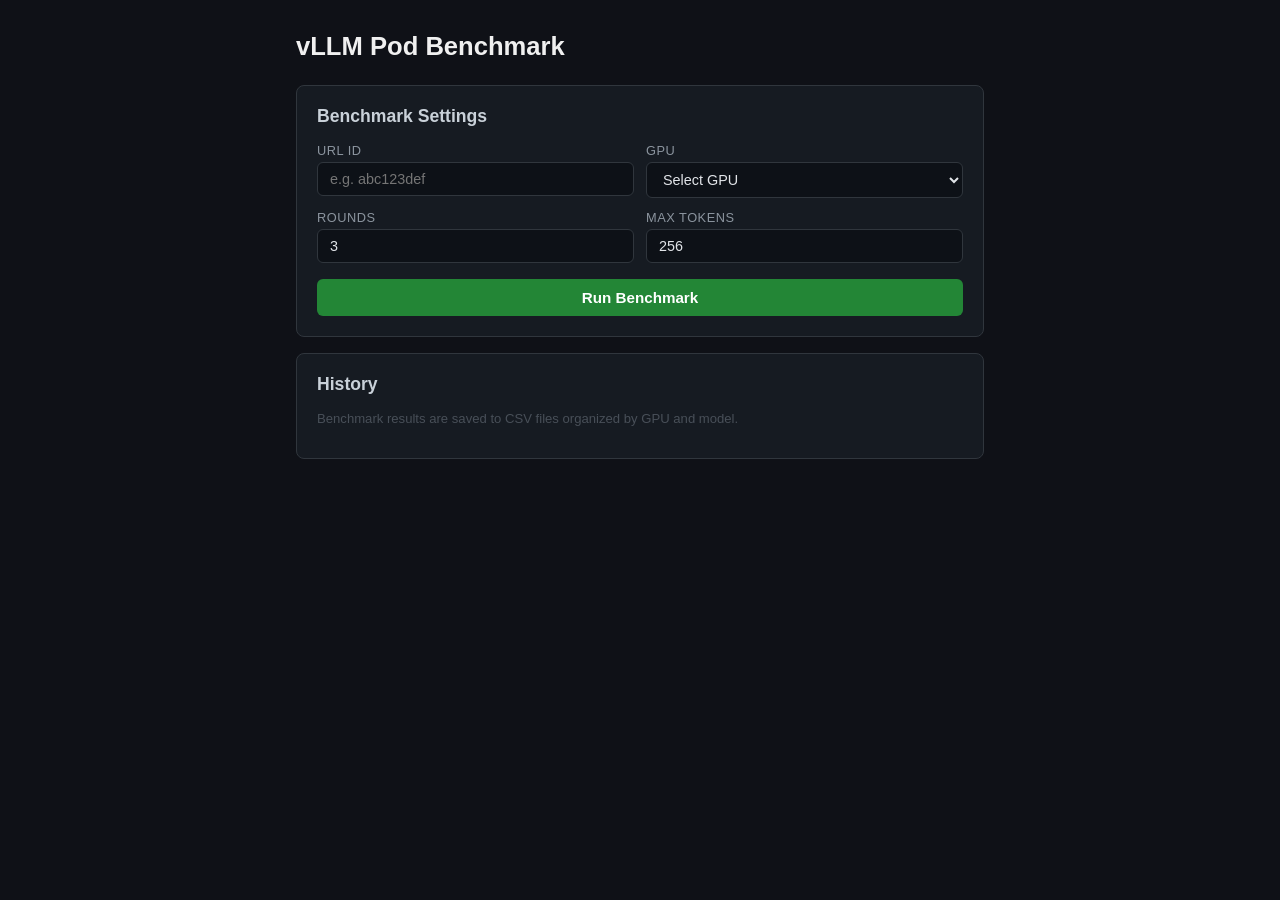
==== front/benchmark.html @ 034d1426 "dd" ====
<!DOCTYPE html>
<html lang="ko">
<head>
  <meta charset="UTF-8">
  <meta name="viewport" content="width=device-width, initial-scale=1.0">
  <title>vLLM Benchmark</title>
  <link rel="stylesheet" href="benchmark.css">
</head>
<body>
  <div class="container">
    <h1>vLLM Pod Benchmark</h1>

    <!-- Input Form -->
    <section class="card form-card">
      <h2>Benchmark Settings</h2>
      <form id="benchmarkForm">
        <div class="form-row">
          <div class="form-group">
            <label for="urlId">URL ID</label>
            <input type="text" id="urlId" placeholder="e.g. abc123def" required>
          </div>
          <div class="form-group">
            <label for="gpu">GPU</label>
            <select id="gpu" required>
              <option value="">Select GPU</option>
              <option value="A100">A100</option>
              <option value="H100">H100</option>
              <option value="A40">A40</option>
              <option value="L40">L40</option>
              <option value="L40S">L40S</option>
              <option value="RTX5090">RTX 5090</option>
              <option value="RTX4090">RTX 4090</option>
              <option value="RTX3090">RTX 3090</option>
            </select>
          </div>
        </div>
        <div class="form-row">
          <div class="form-group">
            <label for="rounds">Rounds</label>
            <input type="number" id="rounds" value="3" min="1" max="20">
          </div>
          <div class="form-group">
            <label for="maxTokens">Max Tokens</label>
            <input type="number" id="maxTokens" value="256" min="1" max="4096">
          </div>
        </div>
        <button type="submit" id="runBtn">Run Benchmark</button>
      </form>
    </section>

    <!-- Status -->
    <section class="card status-card hidden" id="statusCard">
      <div class="status-content">
        <div class="spinner"></div>
        <span id="statusText">Running benchmark...</span>
      </div>
    </section>

    <!-- Summary -->
    <section class="card result-card hidden" id="summaryCard">
      <h2>Summary</h2>
      <div class="summary-info" id="summaryInfo"></div>
      <div class="metric-grid" id="summaryMetrics"></div>
    </section>

    <!-- Round Details -->
    <section class="card result-card hidden" id="roundsCard">
      <h2>Round Details</h2>
      <table id="roundsTable">
        <thead>
          <tr>
            <th>Round</th>
            <th>TTFT (s)</th>
            <th>TPS</th>
            <th>Tokens</th>
            <th>Total (s)</th>
          </tr>
        </thead>
        <tbody id="roundsBody"></tbody>
      </table>
    </section>

    <!-- History -->
    <section class="card history-card">
      <h2>History</h2>
      <p class="history-hint">Benchmark results are saved to CSV files organized by GPU and model.</p>
      <div id="historyList"></div>
    </section>
  </div>

  <script src="benchmark.js"></script>
</body>
</html>
---- front/benchmark.css ----
* {
  margin: 0;
  padding: 0;
  box-sizing: border-box;
}

body {
  font-family: -apple-system, BlinkMacSystemFont, "Segoe UI", Roboto, sans-serif;
  background: #0f1117;
  color: #e1e4e8;
  min-height: 100vh;
}

.container {
  max-width: 720px;
  margin: 0 auto;
  padding: 32px 16px;
}

h1 {
  font-size: 1.6rem;
  font-weight: 700;
  margin-bottom: 24px;
  color: #f0f0f0;
}

h2 {
  font-size: 1.1rem;
  font-weight: 600;
  margin-bottom: 16px;
  color: #c9d1d9;
}

/* Card */
.card {
  background: #161b22;
  border: 1px solid #30363d;
  border-radius: 8px;
  padding: 20px;
  margin-bottom: 16px;
}

/* Form */
.form-row {
  display: flex;
  gap: 12px;
  margin-bottom: 12px;
}

.form-group {
  flex: 1;
  display: flex;
  flex-direction: column;
}

.form-group label {
  font-size: 0.8rem;
  font-weight: 500;
  color: #8b949e;
  margin-bottom: 4px;
  text-transform: uppercase;
  letter-spacing: 0.5px;
}

.form-group input,
.form-group select {
  background: #0d1117;
  border: 1px solid #30363d;
  border-radius: 6px;
  padding: 8px 12px;
  color: #e1e4e8;
  font-size: 0.9rem;
  outline: none;
  transition: border-color 0.2s;
}

.form-group input:focus,
.form-group select:focus {
  border-color: #58a6ff;
}

.form-group select option {
  background: #0d1117;
}

button[type="submit"] {
  width: 100%;
  padding: 10px;
  background: #238636;
  color: #fff;
  border: none;
  border-radius: 6px;
  font-size: 0.95rem;
  font-weight: 600;
  cursor: pointer;
  margin-top: 4px;
  transition: background 0.2s;
}

button[type="submit"]:hover {
  background: #2ea043;
}

button[type="submit"]:disabled {
  background: #21262d;
  color: #484f58;
  cursor: not-allowed;
}

/* Status */
.status-card {
  border-color: #58a6ff;
}

.status-content {
  display: flex;
  align-items: center;
  gap: 12px;
}

.spinner {
  width: 20px;
  height: 20px;
  border: 3px solid #30363d;
  border-top-color: #58a6ff;
  border-radius: 50%;
  animation: spin 0.8s linear infinite;
}

@keyframes spin {
  to { transform: rotate(360deg); }
}

#statusText {
  font-size: 0.9rem;
  color: #8b949e;
}

/* Summary */
.summary-info {
  display: flex;
  gap: 8px;
  flex-wrap: wrap;
  margin-bottom: 16px;
}

.summary-tag {
  background: #21262d;
  border: 1px solid #30363d;
  border-radius: 16px;
  padding: 4px 12px;
  font-size: 0.78rem;
  color: #8b949e;
}

.summary-tag strong {
  color: #c9d1d9;
}

.summary-tag.tag-new {
  background: #1a3a2a;
  border-color: #238636;
  color: #3fb950;
  font-weight: 600;
}

.summary-tag.tag-existing {
  background: #1a2a3a;
  border-color: #1f6feb;
  color: #58a6ff;
  font-weight: 600;
}

.metric-grid {
  display: grid;
  grid-template-columns: repeat(3, 1fr);
  gap: 12px;
}

.metric-box {
  background: #0d1117;
  border: 1px solid #30363d;
  border-radius: 8px;
  padding: 16px;
  text-align: center;
}

.metric-box .value {
  font-size: 1.5rem;
  font-weight: 700;
  color: #f0f0f0;
}

.metric-box .label {
  font-size: 0.75rem;
  color: #8b949e;
  margin-top: 4px;
  text-transform: uppercase;
  letter-spacing: 0.5px;
}

.metric-box.highlight-green .value { color: #3fb950; }
.metric-box.highlight-blue .value { color: #58a6ff; }
.metric-box.highlight-yellow .value { color: #d29922; }

/* Table */
table {
  width: 100%;
  border-collapse: collapse;
}

thead th {
  text-align: left;
  font-size: 0.75rem;
  font-weight: 600;
  color: #8b949e;
  text-transform: uppercase;
  letter-spacing: 0.5px;
  padding: 8px 12px;
  border-bottom: 1px solid #30363d;
}

tbody td {
  padding: 10px 12px;
  font-size: 0.9rem;
  border-bottom: 1px solid #21262d;
  font-variant-numeric: tabular-nums;
}

tbody tr:last-child td {
  border-bottom: none;
}

/* History */
.history-hint {
  font-size: 0.82rem;
  color: #484f58;
  margin-bottom: 12px;
}

.history-item {
  display: flex;
  justify-content: space-between;
  align-items: center;
  padding: 10px 12px;
  background: #0d1117;
  border: 1px solid #30363d;
  border-radius: 6px;
  margin-bottom: 8px;
  font-size: 0.85rem;
}

.history-item .meta {
  color: #8b949e;
}

.history-item .meta strong {
  color: #c9d1d9;
}

.history-badge {
  display: inline-block;
  font-size: 0.65rem;
  font-weight: 700;
  padding: 1px 6px;
  border-radius: 4px;
  margin-left: 6px;
  vertical-align: middle;
}

.history-badge.tag-new {
  background: #1a3a2a;
  color: #3fb950;
}

.history-badge.tag-existing {
  background: #1a2a3a;
  color: #58a6ff;
}

.history-pod-id {
  font-size: 0.75rem;
  color: #484f58;
  margin-left: 4px;
}

.history-item .stats {
  display: flex;
  gap: 16px;
  font-variant-numeric: tabular-nums;
}

.history-item .stats span {
  color: #8b949e;
}

.history-item .stats .val {
  color: #e1e4e8;
  font-weight: 600;
}

/* Error */
.error-card {
  border-color: #f85149;
}

.error-card .error-msg {
  color: #f85149;
  font-size: 0.9rem;
}

/* Utility */
.hidden {
  display: none;
}

/* Responsive */
@media (max-width: 600px) {
  .form-row {
    flex-direction: column;
  }
  .metric-grid {
    grid-template-columns: 1fr;
  }
  .history-item {
    flex-direction: column;
    align-items: flex-start;
    gap: 6px;
  }
}
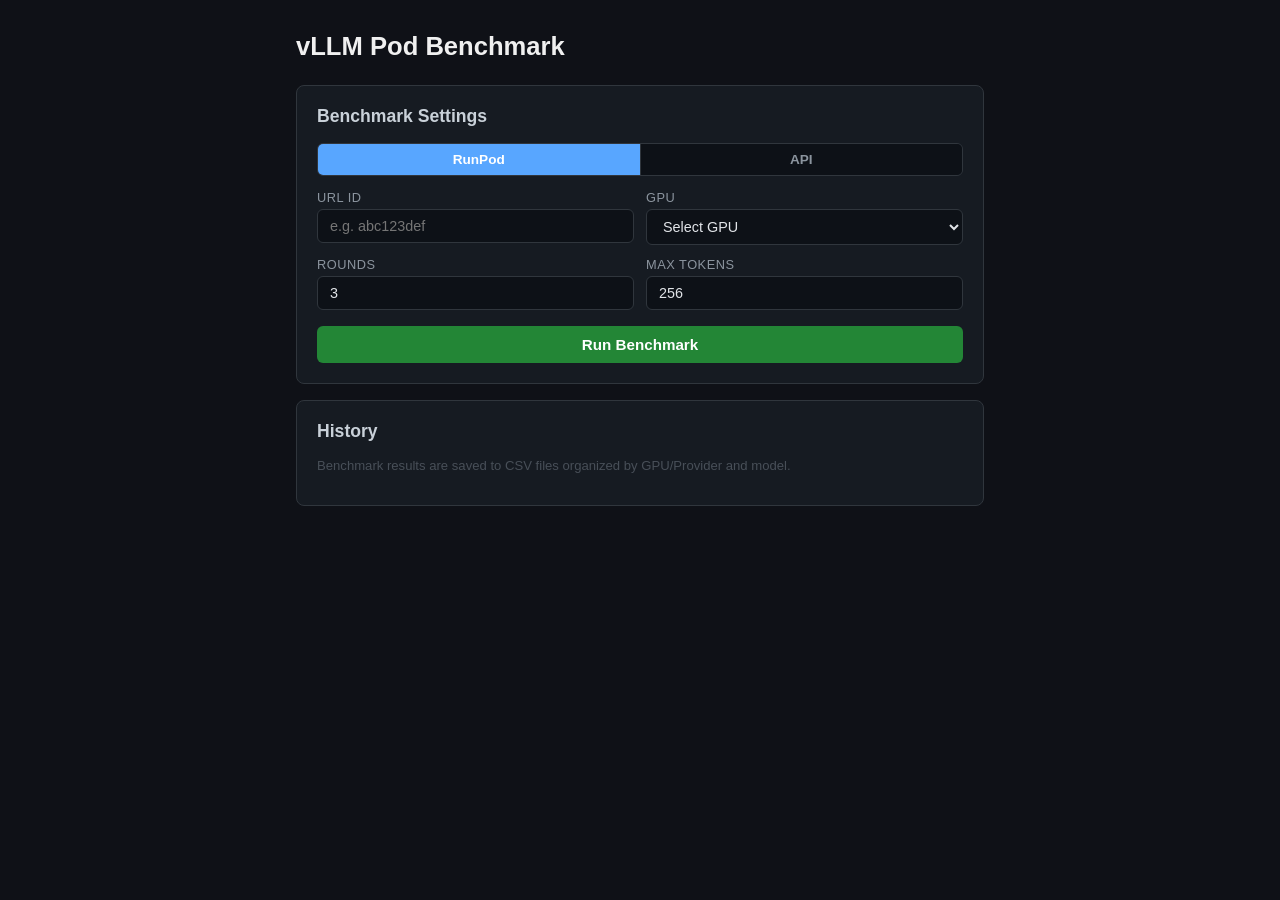
==== commit dde40b3d: "프론트 수정" ====
--- a/front/benchmark.html
+++ b/front/benchmark.html
@@ -14,26 +14,66 @@
     <section class="card form-card">
       <h2>Benchmark Settings</h2>
       <form id="benchmarkForm">
-        <div class="form-row">
-          <div class="form-group">
-            <label for="urlId">URL ID</label>
-            <input type="text" id="urlId" placeholder="e.g. abc123def" required>
-          </div>
-          <div class="form-group">
-            <label for="gpu">GPU</label>
-            <select id="gpu" required>
-              <option value="">Select GPU</option>
-              <option value="A100">A100</option>
-              <option value="H100">H100</option>
-              <option value="A40">A40</option>
-              <option value="L40">L40</option>
-              <option value="L40S">L40S</option>
-              <option value="RTX5090">RTX 5090</option>
-              <option value="RTX4090">RTX 4090</option>
-              <option value="RTX3090">RTX 3090</option>
-            </select>
+        <!-- Mode Toggle -->
+        <div class="mode-toggle">
+          <button type="button" class="mode-btn active" data-mode="runpod">RunPod</button>
+          <button type="button" class="mode-btn" data-mode="api">API</button>
+        </div>
+        <input type="hidden" id="mode" value="runpod">
+
+        <!-- RunPod Fields -->
+        <div id="runpodFields">
+          <div class="form-row">
+            <div class="form-group">
+              <label for="urlId">URL ID</label>
+              <input type="text" id="urlId" placeholder="e.g. abc123def">
+            </div>
+            <div class="form-group">
+              <label for="gpu">GPU</label>
+              <select id="gpu">
+                <option value="">Select GPU</option>
+                <option value="A100">A100</option>
+                <option value="H100">H100</option>
+                <option value="A40">A40</option>
+                <option value="L40">L40</option>
+                <option value="L40S">L40S</option>
+                <option value="RTX5090">RTX 5090</option>
+                <option value="RTX4090">RTX 4090</option>
+                <option value="RTX3090">RTX 3090</option>
+              </select>
+            </div>
           </div>
         </div>
+
+        <!-- API Fields -->
+        <div id="apiFields" class="hidden">
+          <div class="form-row">
+            <div class="form-group">
+              <label for="provider">Provider</label>
+              <select id="provider">
+                <option value="OpenAI">OpenAI</option>
+                <option value="Google">Google</option>
+                <option value="Custom">Custom</option>
+              </select>
+            </div>
+            <div class="form-group">
+              <label for="apiModel">Model</label>
+              <input type="text" id="apiModel" placeholder="e.g. gpt-4.1">
+            </div>
+          </div>
+          <div class="form-row">
+            <div class="form-group">
+              <label for="apiBase">API Base URL</label>
+              <input type="text" id="apiBase" placeholder="https://api.openai.com">
+            </div>
+            <div class="form-group">
+              <label for="apiKey">API Key</label>
+              <input type="password" id="apiKey" placeholder="sk-...">
+            </div>
+          </div>
+        </div>
+
+        <!-- Common Fields -->
         <div class="form-row">
           <div class="form-group">
             <label for="rounds">Rounds</label>
@@ -54,6 +94,13 @@
         <div class="spinner"></div>
         <span id="statusText">Running benchmark...</span>
       </div>
+      <div class="progress-wrap hidden" id="progressWrap">
+        <div class="progress-bar">
+          <div class="progress-fill" id="progressFill"></div>
+        </div>
+        <div class="progress-label" id="progressLabel">0 / 0</div>
+      </div>
+      <div class="live-rounds hidden" id="liveRounds"></div>
     </section>
 
     <!-- Summary -->
@@ -83,7 +130,7 @@
     <!-- History -->
     <section class="card history-card">
       <h2>History</h2>
-      <p class="history-hint">Benchmark results are saved to CSV files organized by GPU and model.</p>
+      <p class="history-hint">Benchmark results are saved to CSV files organized by GPU/Provider and model.</p>
       <div id="historyList"></div>
     </section>
   </div>
--- a/front/benchmark.css
+++ b/front/benchmark.css
@@ -81,6 +81,41 @@
 
 .form-group select option {
   background: #0d1117;
+}
+
+/* Mode Toggle */
+.mode-toggle {
+  display: flex;
+  gap: 0;
+  margin-bottom: 14px;
+  border: 1px solid #30363d;
+  border-radius: 6px;
+  overflow: hidden;
+}
+
+.mode-btn {
+  flex: 1;
+  padding: 8px 0;
+  background: #0d1117;
+  border: none;
+  color: #8b949e;
+  font-size: 0.85rem;
+  font-weight: 600;
+  cursor: pointer;
+  transition: background 0.2s, color 0.2s;
+}
+
+.mode-btn + .mode-btn {
+  border-left: 1px solid #30363d;
+}
+
+.mode-btn.active {
+  background: #58a6ff;
+  color: #fff;
+}
+
+.mode-btn:hover:not(.active) {
+  background: #161b22;
 }
 
 button[type="submit"] {
@@ -134,6 +169,82 @@
 #statusText {
   font-size: 0.9rem;
   color: #8b949e;
+}
+
+/* Progress */
+.progress-wrap {
+  margin-top: 12px;
+}
+
+.progress-bar {
+  height: 8px;
+  background: #21262d;
+  border-radius: 4px;
+  overflow: hidden;
+}
+
+.progress-fill {
+  height: 100%;
+  width: 0%;
+  background: #58a6ff;
+  border-radius: 4px;
+  transition: width 0.3s ease;
+}
+
+.progress-label {
+  font-size: 0.78rem;
+  color: #8b949e;
+  margin-top: 4px;
+  text-align: right;
+}
+
+.live-rounds {
+  margin-top: 10px;
+  display: flex;
+  flex-direction: column;
+  gap: 4px;
+  max-height: 240px;
+  overflow-y: auto;
+}
+
+.live-round {
+  display: flex;
+  justify-content: space-between;
+  padding: 6px 10px;
+  background: #0d1117;
+  border-radius: 4px;
+  font-size: 0.8rem;
+  font-variant-numeric: tabular-nums;
+  animation: fadeIn 0.3s ease;
+}
+
+.live-round .round-num {
+  color: #8b949e;
+  min-width: 60px;
+}
+
+.live-round .round-stats {
+  display: flex;
+  gap: 14px;
+  color: #c9d1d9;
+}
+
+.live-round .round-stats span {
+  color: #8b949e;
+}
+
+.live-round .round-stats .val {
+  color: #e1e4e8;
+  font-weight: 600;
+}
+
+.live-round.failed {
+  color: #f85149;
+}
+
+@keyframes fadeIn {
+  from { opacity: 0; transform: translateY(-4px); }
+  to { opacity: 1; transform: translateY(0); }
 }
 
 /* Summary */
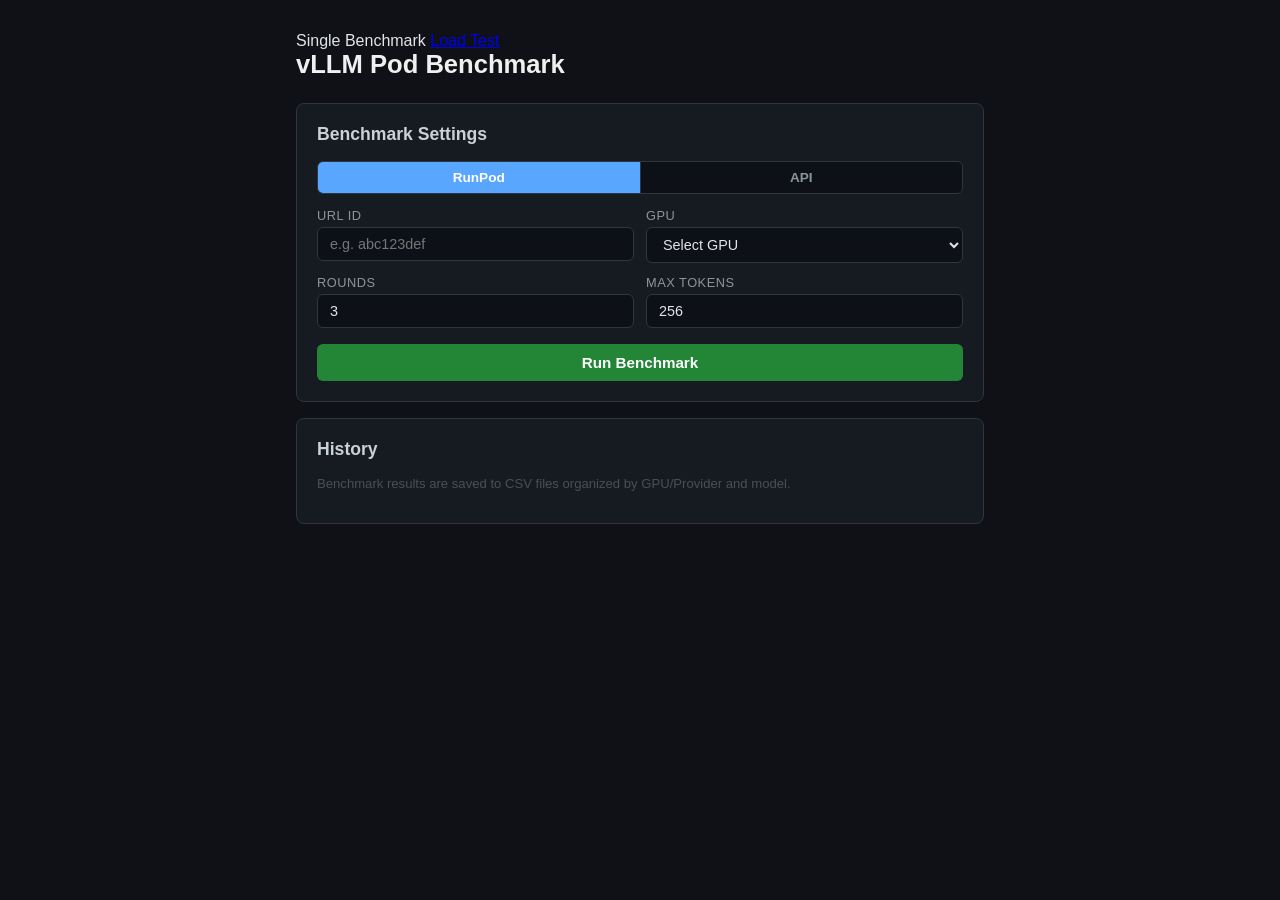
==== commit 72b12ba2: "refactor: rename total_time_s to e2e_time_s for clarity Co-Authored-By: Claude Sonnet 4.6 <noreply@a" ====
--- a/front/benchmark.html
+++ b/front/benchmark.html
@@ -5,9 +5,14 @@
   <meta name="viewport" content="width=device-width, initial-scale=1.0">
   <title>vLLM Benchmark</title>
   <link rel="stylesheet" href="benchmark.css">
+  <link rel="stylesheet" href="loadtest.css">
 </head>
 <body>
   <div class="container">
+    <nav class="page-nav">
+      <span class="nav-active">Single Benchmark</span>
+      <a href="loadtest.html">Load Test</a>
+    </nav>
     <h1>vLLM Pod Benchmark</h1>
 
     <!-- Input Form -->
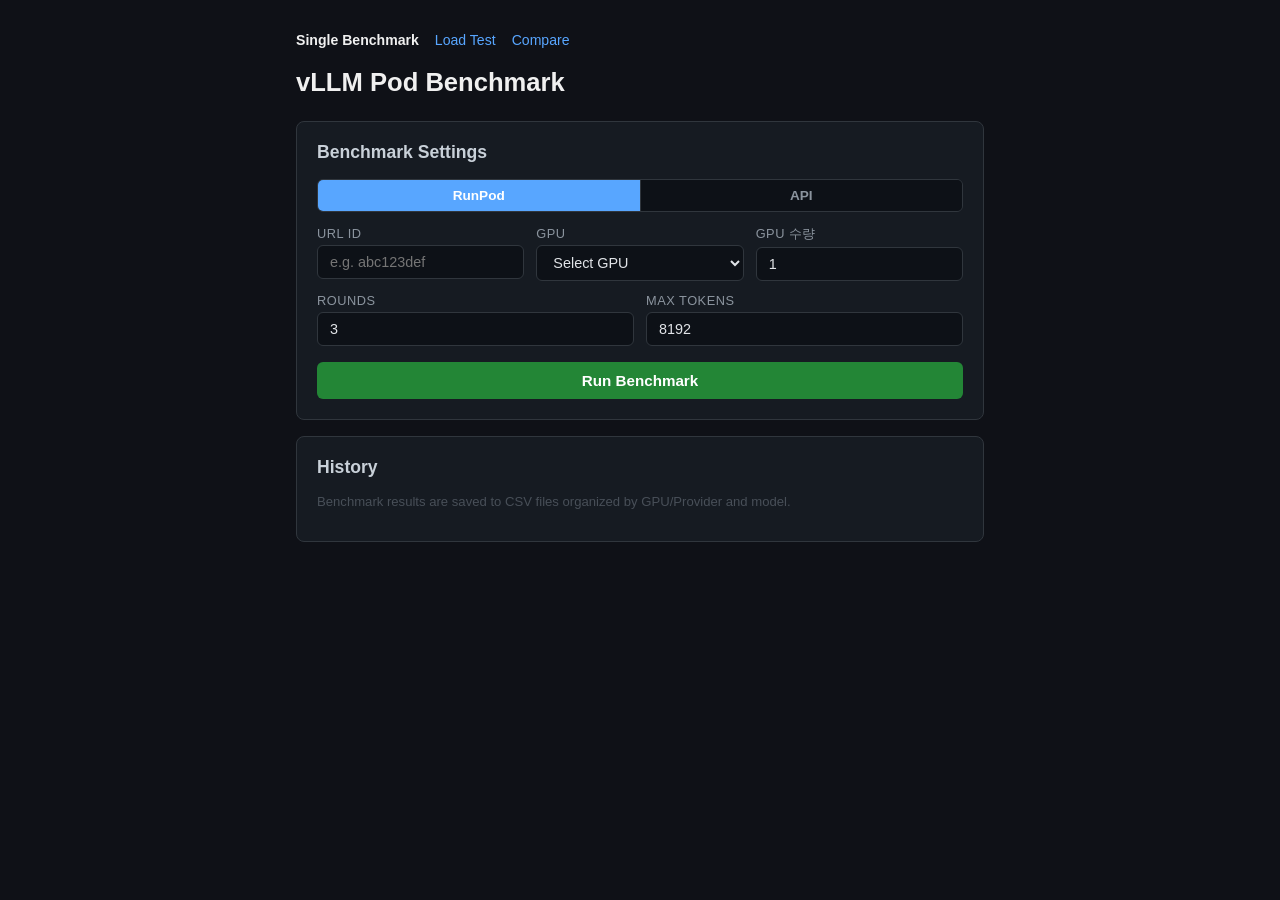
==== commit 3dd62b5e: "[feature] 모델 비교 화면 추가" ====
--- a/front/benchmark.html
+++ b/front/benchmark.html
@@ -12,6 +12,7 @@
     <nav class="page-nav">
       <span class="nav-active">Single Benchmark</span>
       <a href="loadtest.html">Load Test</a>
+      <a href="compare.html">Compare</a>
     </nav>
     <h1>vLLM Pod Benchmark</h1>
 
@@ -46,6 +47,10 @@
                 <option value="RTX4090">RTX 4090</option>
                 <option value="RTX3090">RTX 3090</option>
               </select>
+            </div>
+            <div class="form-group">
+              <label for="gpuCount">GPU 수량</label>
+              <input type="number" id="gpuCount" value="1" min="1" max="16">
             </div>
           </div>
         </div>
@@ -86,7 +91,7 @@
           </div>
           <div class="form-group">
             <label for="maxTokens">Max Tokens</label>
-            <input type="number" id="maxTokens" value="256" min="1" max="4096">
+            <input type="number" id="maxTokens" value="8192" min="1" max="16384">
           </div>
         </div>
         <button type="submit" id="runBtn">Run Benchmark</button>
--- a/front/loadtest.css
+++ b/front/loadtest.css
@@ -0,0 +1,226 @@
+/* 네비게이션 */
+.page-nav {
+  display: flex;
+  gap: 16px;
+  margin-bottom: 20px;
+  font-size: 0.88rem;
+}
+
+.page-nav a {
+  color: #58a6ff;
+  text-decoration: none;
+}
+
+.page-nav a:hover {
+  text-decoration: underline;
+}
+
+.nav-active {
+  color: #f0f0f0;
+  font-weight: 600;
+}
+
+/* Step Presets */
+.step-presets {
+  display: flex;
+  gap: 6px;
+  flex-wrap: wrap;
+  margin-top: 6px;
+}
+
+.step-btn {
+  padding: 6px 12px;
+  background: #0d1117;
+  border: 1px solid #30363d;
+  border-radius: 6px;
+  color: #8b949e;
+  font-size: 0.8rem;
+  cursor: pointer;
+  transition: all 0.2s;
+}
+
+.step-btn.active {
+  background: #1f3a5f;
+  border-color: #58a6ff;
+  color: #58a6ff;
+}
+
+.step-btn:hover:not(.active) {
+  border-color: #8b949e;
+  color: #c9d1d9;
+}
+
+/* Step Indicator */
+.step-indicator {
+  font-size: 0.95rem;
+  font-weight: 600;
+  color: #c9d1d9;
+  margin-bottom: 8px;
+}
+
+/* User Cards */
+.user-cards {
+  display: grid;
+  grid-template-columns: repeat(auto-fill, minmax(190px, 1fr));
+  gap: 8px;
+  margin-top: 12px;
+}
+
+.user-card {
+  background: #0d1117;
+  border: 1px solid #30363d;
+  border-radius: 6px;
+  padding: 10px 12px;
+  font-size: 0.82rem;
+  transition: border-color 0.3s;
+}
+
+.user-card.running { border-color: #58a6ff; }
+.user-card.done    { border-color: #238636; }
+.user-card.failed  { border-color: #f85149; }
+
+.user-card .user-label {
+  font-size: 0.72rem;
+  font-weight: 600;
+  text-transform: uppercase;
+  letter-spacing: 0.4px;
+  color: #8b949e;
+  margin-bottom: 5px;
+}
+
+.user-card .user-metrics {
+  display: flex;
+  flex-direction: column;
+  gap: 2px;
+  color: #8b949e;
+  font-variant-numeric: tabular-nums;
+}
+
+.user-card .metric-val {
+  color: #e1e4e8;
+  font-weight: 600;
+}
+
+.user-card .running-indicator {
+  display: flex;
+  align-items: center;
+  gap: 8px;
+  color: #58a6ff;
+  font-size: 0.82rem;
+}
+
+/* Step Summary */
+.step-summary {
+  margin-top: 12px;
+  padding: 10px 14px;
+  background: #0d1117;
+  border-radius: 6px;
+  font-size: 0.85rem;
+  color: #8b949e;
+  display: flex;
+  gap: 20px;
+  flex-wrap: wrap;
+}
+
+.step-summary .s-val {
+  color: #3fb950;
+  font-weight: 600;
+}
+
+/* Charts */
+.chart-grid {
+  display: grid;
+  grid-template-columns: 1fr;
+  gap: 24px;
+  margin-bottom: 8px;
+}
+
+.chart-wrap h3 {
+  font-size: 0.82rem;
+  color: #8b949e;
+  text-transform: uppercase;
+  letter-spacing: 0.5px;
+  margin-bottom: 10px;
+}
+
+.chart-wrap canvas {
+  max-height: 220px;
+}
+
+.section-label {
+  font-size: 0.9rem;
+  font-weight: 600;
+  color: #c9d1d9;
+  margin: 20px 0 10px;
+}
+
+/* Table */
+.table-wrap {
+  overflow-x: auto;
+}
+
+/* Budget */
+.budget-form {
+  margin-bottom: 12px;
+}
+
+.model-checkboxes {
+  display: flex;
+  flex-wrap: wrap;
+  gap: 8px;
+  margin-top: 6px;
+}
+
+.model-checkbox-item {
+  display: flex;
+  align-items: center;
+  gap: 6px;
+  background: #0d1117;
+  border: 1px solid #30363d;
+  border-radius: 6px;
+  padding: 6px 10px;
+  font-size: 0.82rem;
+  color: #c9d1d9;
+  cursor: pointer;
+  user-select: none;
+}
+
+.model-checkbox-item input[type="checkbox"] {
+  accent-color: #58a6ff;
+  cursor: pointer;
+}
+
+.calc-btn {
+  padding: 9px 24px;
+  background: #1f6feb;
+  color: #fff;
+  border: none;
+  border-radius: 6px;
+  font-size: 0.9rem;
+  font-weight: 600;
+  cursor: pointer;
+  transition: background 0.2s;
+  margin-top: 4px;
+}
+
+.calc-btn:hover { background: #388bfd; }
+
+/* History */
+#historyTable tr.history-row:hover { background: #161b22; }
+#historyTable tr.history-row.selected { background: #1c2a3a; outline: 1px solid #1f6feb; }
+
+.history-detail-header {
+  font-size: 0.95rem;
+  font-weight: 600;
+  color: #c9d1d9;
+  padding: 10px 0 14px;
+  border-bottom: 1px solid #21262d;
+  margin-bottom: 16px;
+}
+
+/* Responsive */
+@media (max-width: 600px) {
+  .step-presets { flex-direction: column; }
+  .user-cards { grid-template-columns: 1fr 1fr; }
+  .step-summary { flex-direction: column; gap: 6px; }
+}
